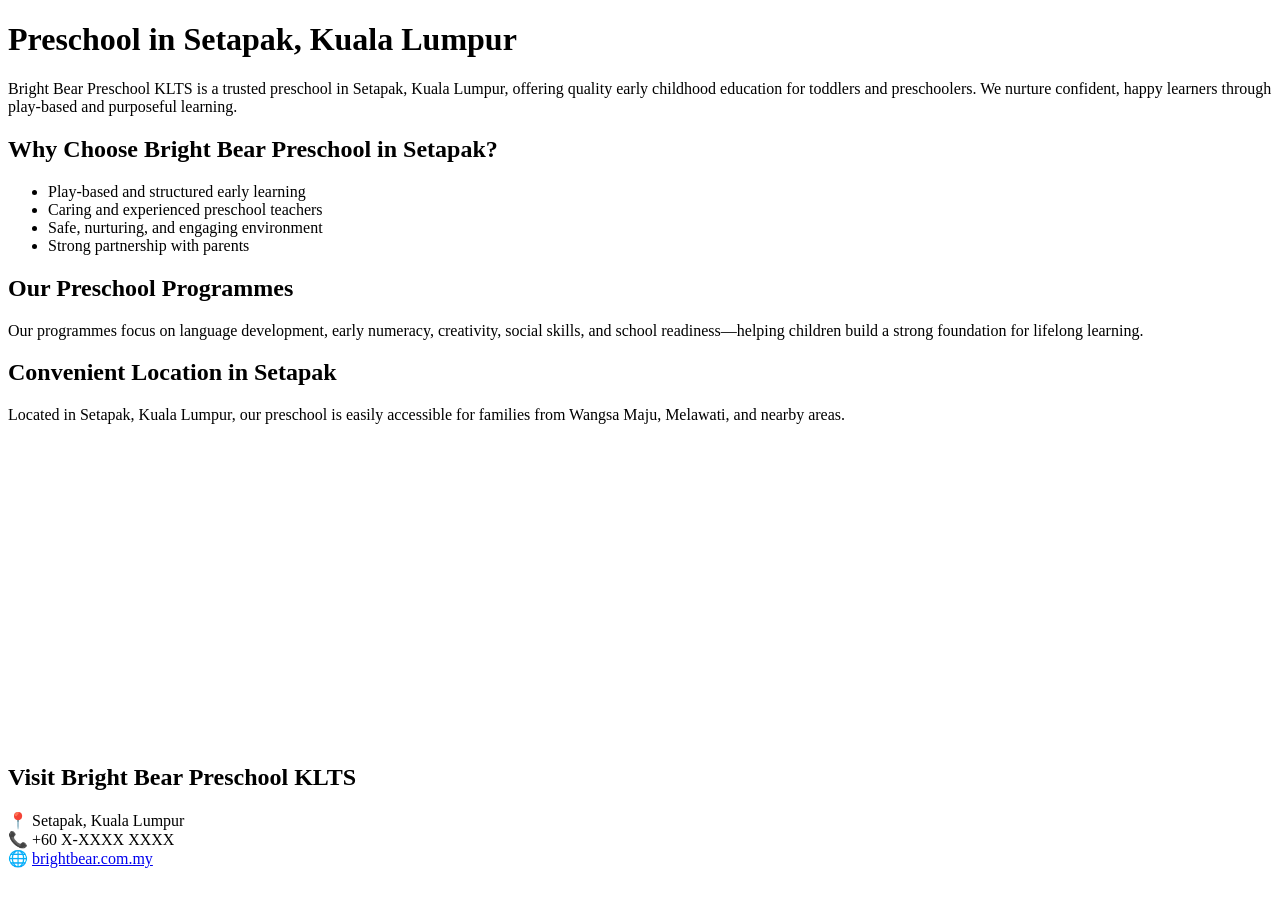
==== preschool-setapak.html @ c7c16a42 "Create preschool-setapak.html" ====
<!DOCTYPE html>
<html lang="en">
<head>
  <meta charset="UTF-8" />
  <meta name="viewport" content="width=device-width, initial-scale=1.0" />

  <!-- SEO -->
  <title>Preschool in Setapak, Kuala Lumpur | Bright Bear Preschool KLTS</title>
  <meta name="description"
    content="Bright Bear Preschool KLTS is a trusted preschool in Setapak, Kuala Lumpur, providing quality early childhood education in a nurturing environment." />

  <!-- Open Graph (Optional but good) -->
  <meta property="og:title" content="Preschool in Setapak | Bright Bear Preschool KLTS" />
  <meta property="og:description" content="Trusted preschool in Setapak, Kuala Lumpur for early childhood education." />
  <meta property="og:type" content="website" />
  <meta property="og:url" content="https://brightbear.com.my/preschool-setapak" />

  <link rel="canonical" href="https://brightbear.com.my/preschool-setapak" />

  <!-- Your existing CSS -->
  <link rel="stylesheet" href="style.css" />
</head>

<body>

  <!-- HEADER (reuse your existing header/nav if any) -->

  <main class="container">

    <h1>Preschool in Setapak, Kuala Lumpur</h1>

    <p>
      Bright Bear Preschool KLTS is a trusted preschool in Setapak, Kuala Lumpur,
      offering quality early childhood education for toddlers and preschoolers.
      We nurture confident, happy learners through play-based and purposeful learning.
    </p>

    <h2>Why Choose Bright Bear Preschool in Setapak?</h2>
    <ul>
      <li>Play-based and structured early learning</li>
      <li>Caring and experienced preschool teachers</li>
      <li>Safe, nurturing, and engaging environment</li>
      <li>Strong partnership with parents</li>
    </ul>

    <h2>Our Preschool Programmes</h2>
    <p>
      Our programmes focus on language development, early numeracy, creativity,
      social skills, and school readiness—helping children build a strong foundation
      for lifelong learning.
    </p>

    <h2>Convenient Location in Setapak</h2>
    <p>
      Located in Setapak, Kuala Lumpur, our preschool is easily accessible for families
      from Wangsa Maju, Melawati, and nearby areas.
    </p>

    <!-- Google Map Embed -->
    <iframe
      src="https://www.google.com/maps/embed?pb=!1m18!1m12!1m3!1d3983.582989583231!2d101.70068197497132!3d3.2036671967715318!2m3!1f0!2f0!3f0!3m2!1i1024!2i768!4f13.1!3m3!1m2!1s0x31cc470cf96b62bf%3A0x52feaa698c1e7a2c!2sBright%20Bear%20Preschool%20KLTS%2C%20Setapak!5e0!3m2!1sen!2smy!4v1767934540989!5m2!1sen!2smy"
      width="100%"
      height="300"
      style="border:0; border-radius:12px;"
      loading="lazy"
      allowfullscreen
      referrerpolicy="no-referrer-when-downgrade"
      title="Bright Bear Preschool Location in Setapak">
    </iframe>

    <h2>Visit Bright Bear Preschool KLTS</h2>
    <p>
      📍 Setapak, Kuala Lumpur<br>
      📞 +60 X-XXXX XXXX<br>
      🌐 <a href="https://brightbear.com.my">brightbear.com.my</a>
    </p>

  </main>

  <!-- FOOTER (reuse same footer as homepage) -->

</body>
</html>
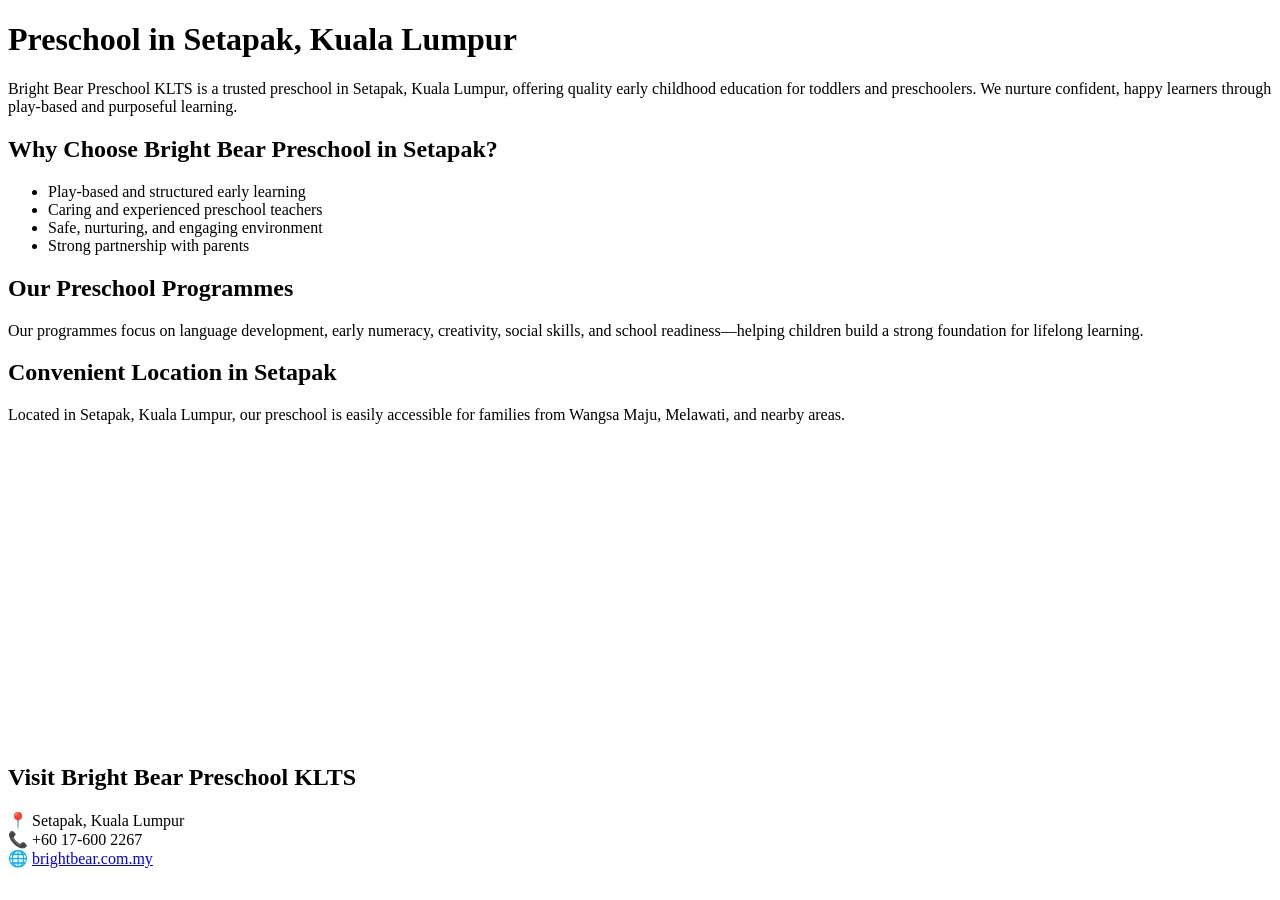
==== commit 2612422a: "Update preschool-setapak.html" ====
--- a/preschool-setapak.html
+++ b/preschool-setapak.html
@@ -19,6 +19,55 @@
 
   <!-- Your existing CSS -->
   <link rel="stylesheet" href="style.css" />
+<script type="application/ld+json">
+{
+  "@context": "https://schema.org",
+  "@type": "FAQPage",
+  "mainEntity": [
+    {
+      "@type": "Question",
+      "name": "Where is Bright Bear Preschool located in Setapak?",
+      "acceptedAnswer": {
+        "@type": "Answer",
+        "text": "Bright Bear Preschool KLTS is located in Setapak, Kuala Lumpur. Our preschool is conveniently accessible for families from Wangsa Maju, Melawati, and nearby areas."
+      }
+    },
+    {
+      "@type": "Question",
+      "name": "What age group does Bright Bear Preschool accept?",
+      "acceptedAnswer": {
+        "@type": "Answer",
+        "text": "Bright Bear Preschool accepts toddlers and preschoolers, focusing on early childhood education and school readiness through play-based and structured learning."
+      }
+    },
+    {
+      "@type": "Question",
+      "name": "Is Bright Bear Preschool suitable for first-time preschoolers?",
+      "acceptedAnswer": {
+        "@type": "Answer",
+        "text": "Yes. Bright Bear Preschool provides a nurturing and supportive environment, making it suitable for children attending preschool for the first time."
+      }
+    },
+    {
+      "@type": "Question",
+      "name": "What teaching approach does Bright Bear Preschool use?",
+      "acceptedAnswer": {
+        "@type": "Answer",
+        "text": "Bright Bear Preschool uses a play-based and purposeful learning approach to develop language, numeracy, creativity, social skills, and confidence."
+      }
+    },
+    {
+      "@type": "Question",
+      "name": "How can parents contact Bright Bear Preschool in Setapak?",
+      "acceptedAnswer": {
+        "@type": "Answer",
+        "text": "Parents can contact Bright Bear Preschool KLTS through our website at brightbear.com.my or visit our preschool in Setapak, Kuala Lumpur for enquiries and admissions."
+      }
+    }
+  ]
+}
+</script>
+
 </head>
 
 <body>
@@ -71,7 +120,7 @@
     <h2>Visit Bright Bear Preschool KLTS</h2>
     <p>
       📍 Setapak, Kuala Lumpur<br>
-      📞 +60 X-XXXX XXXX<br>
+      📞 +60 17-600 2267<br>
       🌐 <a href="https://brightbear.com.my">brightbear.com.my</a>
     </p>
 
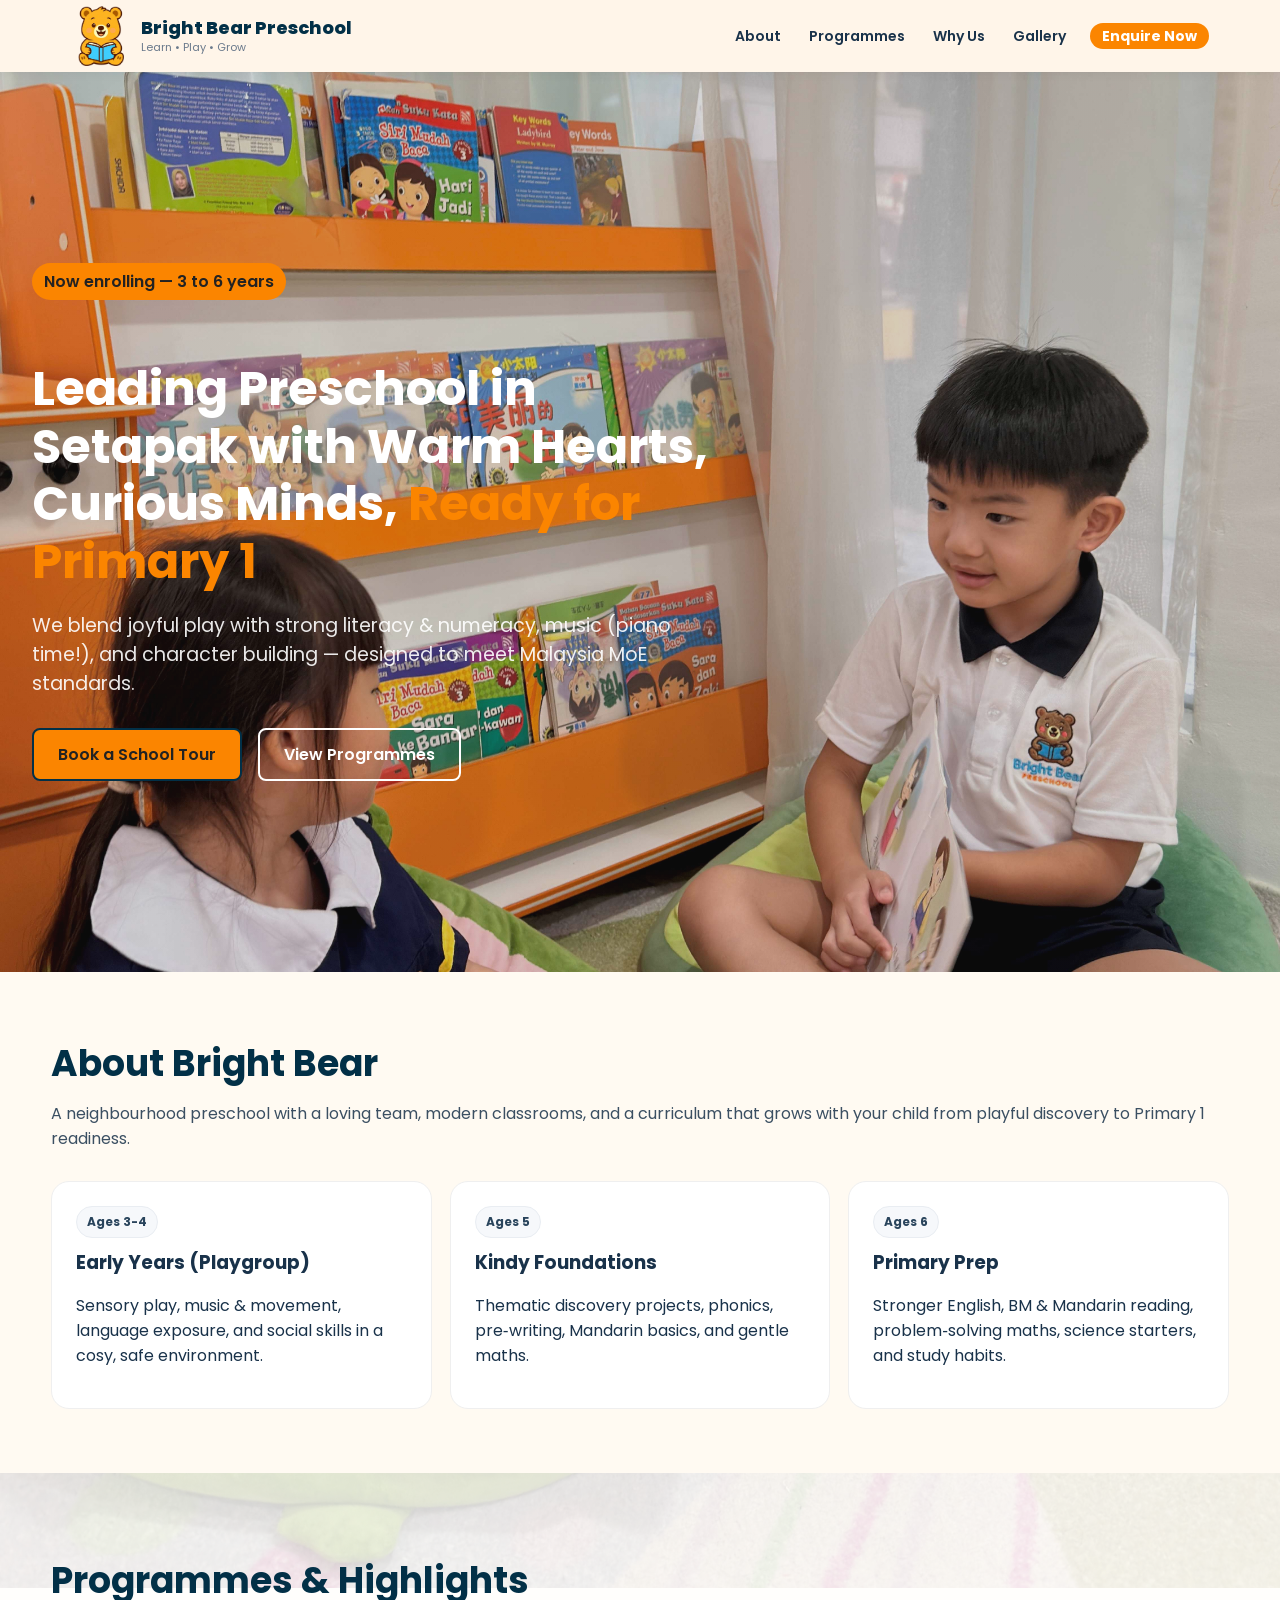
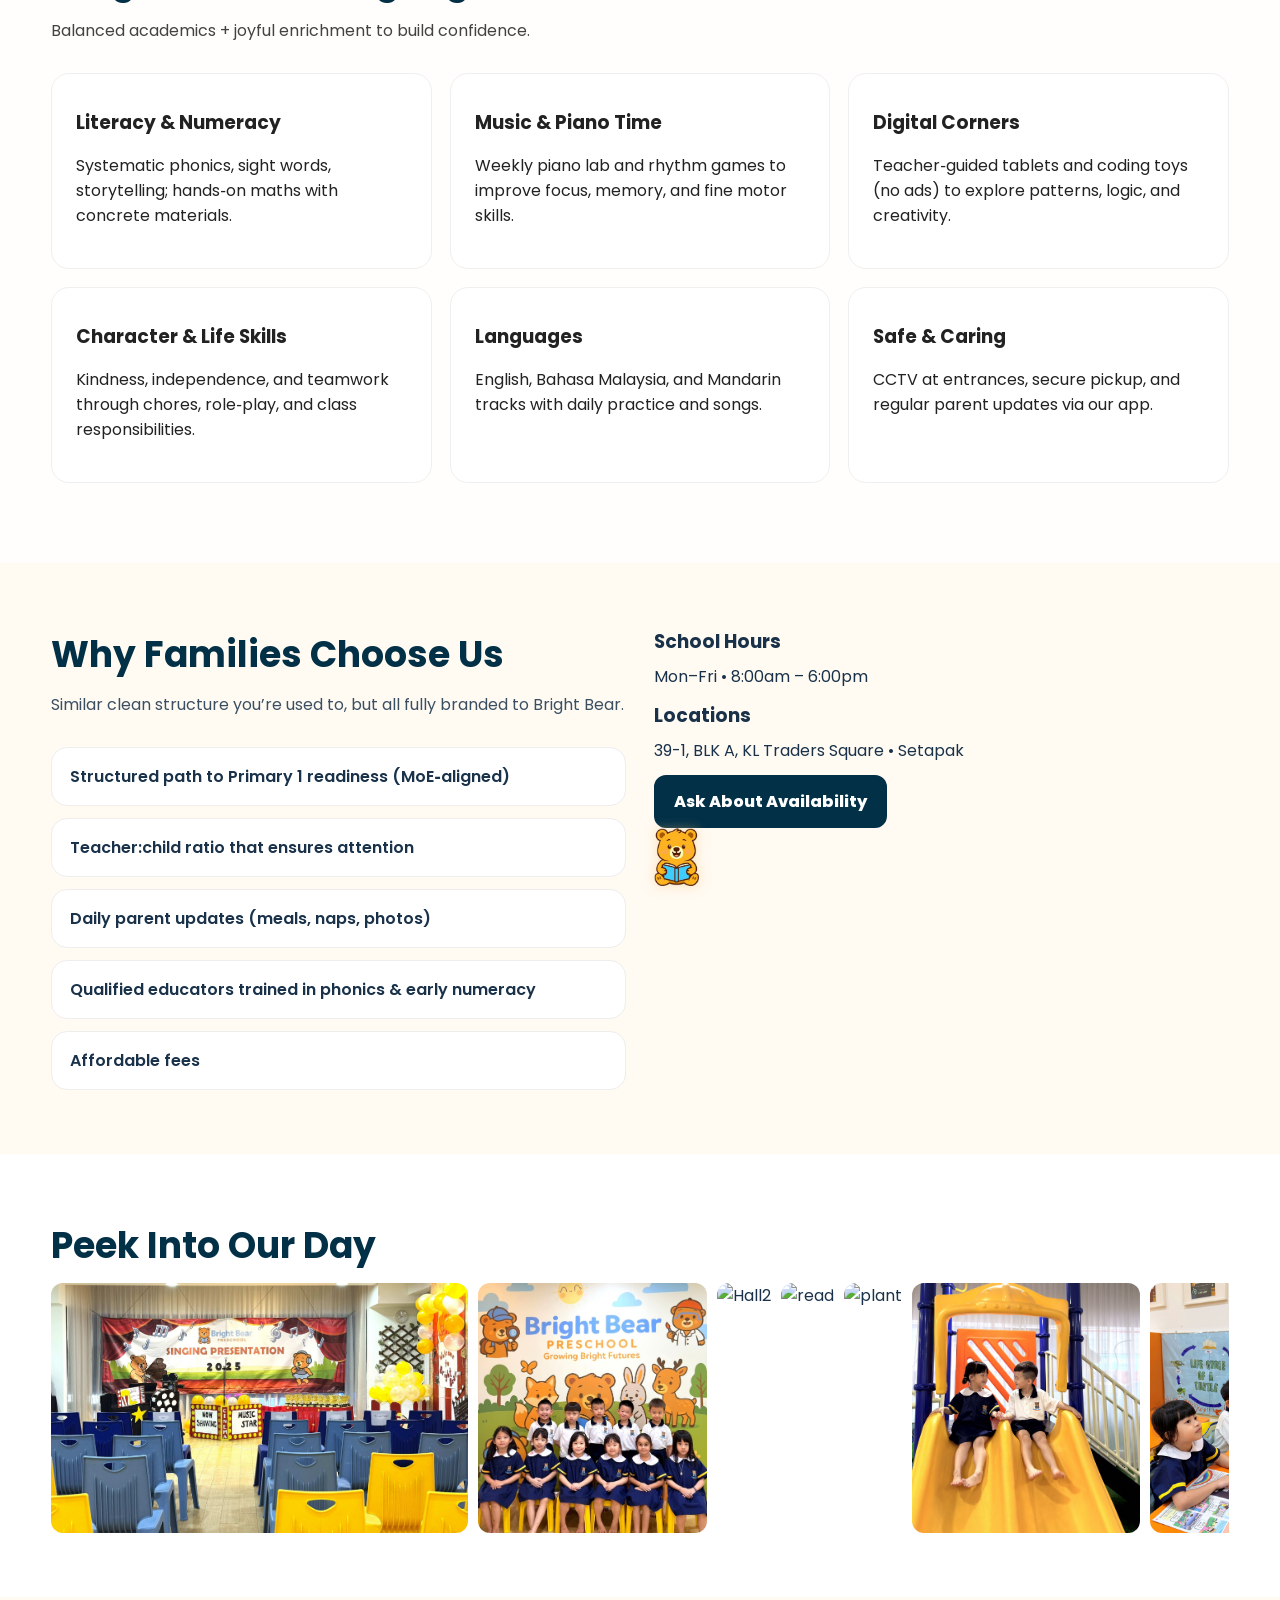
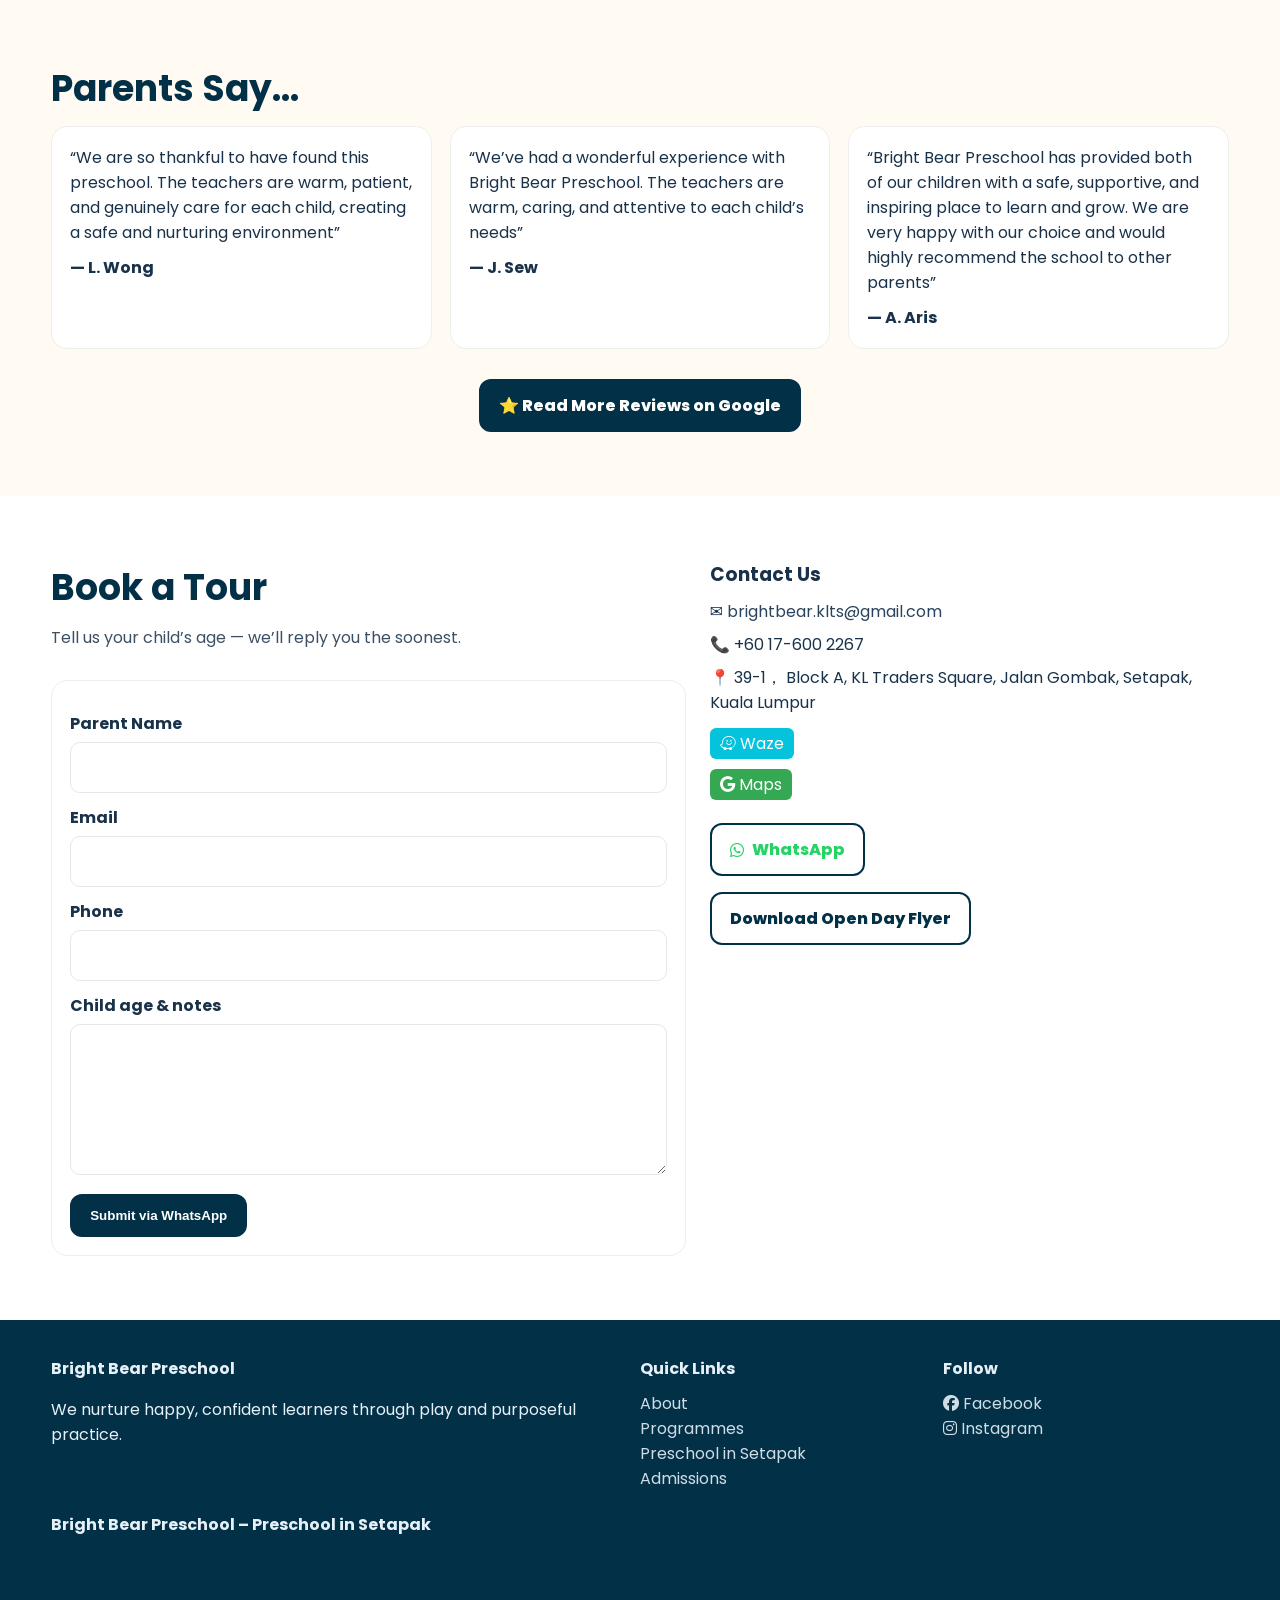
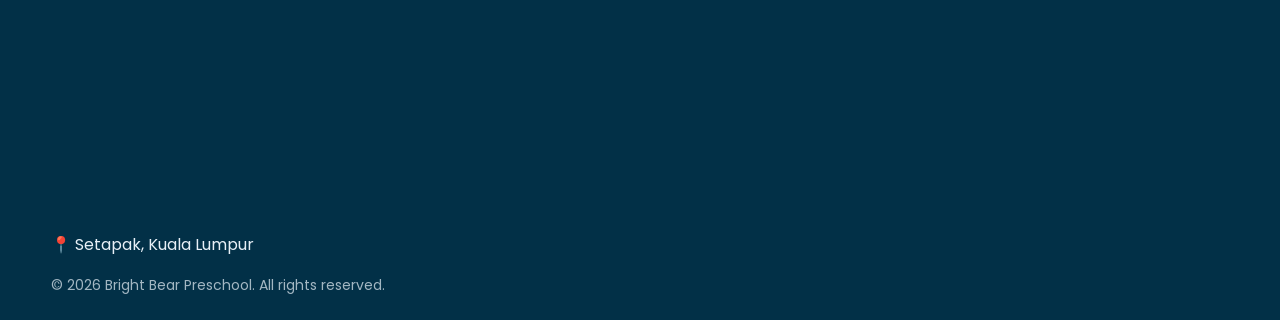
==== commit c9ebcc7a: "Update preschool-setapak.html" ====
--- a/preschool-setapak.html
+++ b/preschool-setapak.html
@@ -68,65 +68,826 @@
 }
 </script>
 
+<head>
+  <meta charset="UTF-8" />
+  <meta name="viewport" content="width=device-width, initial-scale=1.0" />
+  <title>Bright Bear Preschool | Trusted Preschool in Setapak</title>
+
+<!-- Favicon and App Icons -->
+<link rel="icon" href="https://brightbear.com.my/assets/favicon.ico?v=3" sizes="any">
+<link rel="icon" type="image/png" sizes="32x32" href="https://brightbear.com.my/assets/favicon-32x32.png?v=3">
+<link rel="icon" type="image/png" sizes="16x16" href="https://brightbear.com.my/assets/favicon-16x16.png?v=3">
+<link rel="icon" type="image/png" sizes="192x192" href="https://brightbear.com.my/assets/favicon-192x192.png?v=3">
+<link rel="icon" type="image/png" sizes="512x512" href="https://brightbear.com.my/assets/favicon-512x512.png?v=3">
+<link rel="apple-touch-icon" sizes="180x180" href="https://brightbear.com.my/assets/favicon-180x180.png?v=3">
+<link rel="manifest" href="https://brightbear.com.my/assets/site.webmanifest">
+<meta name="theme-color" content="#ffffff">
+
+  <meta name="description" content="Looking for a preschool in Setapak? Bright Bear Preschool provides a safe, caring, play-based learning environment with experienced teachers. Book a visit today." />
+  <meta name="robots" content="index, follow">
+  <meta name="author" content="Bright Bear Preschool">
+  <meta name="geo.region" content="MY-14">
+  <meta name="geo.placename" content="Setapak, Kuala Lumpur">
+  <meta name="geo.position" content="3.2150;101.7269">
+  <meta name="ICBM" content="3.2150, 101.7269">
+  
+  <meta property="og:title" content="Bright Bear Preschool | Trusted Preschool in Setapak">
+  <meta property="og:description" content="A trusted preschool in Setapak offering warm, play-based early childhood education in a safe and nurturing environment.">
+  <meta property="og:type" content="website">
+  <meta property="og:url" content="https://brightbear.com.my">
+  <meta property="og:image" content="https://brightbear.com.my/assets/og-image.jpg">
+
+  <link rel="preconnect" href="https://fonts.googleapis.com">
+  <link rel="preconnect" href="https://fonts.gstatic.com" crossorigin>
+  <link href="https://fonts.googleapis.com/css2?family=Poppins:wght@300;400;600;700&display=swap" rel="stylesheet">
+
+  <link
+  rel="stylesheet"
+  href="https://cdnjs.cloudflare.com/ajax/libs/font-awesome/6.4.0/css/all.min.css"
+  />
+  
+  <style>
+    :root{
+      --brand:#FFB703; /* honey gold */
+      --brand-2:#023047;/* deep blue */
+      --accent:#FB8500; /* orange */
+      --mint:#8EEDD1;
+      --bg:#fffaf2;
+      --ink:#19324a;
+    }
+    *{box-sizing:border-box}
+    html{scroll-behavior:smooth}
+    body{margin:0;font-family:Poppins,system-ui,-apple-system,Segoe UI,Roboto,Ubuntu,"Helvetica Neue",Arial,sans-serif;color:var(--ink);background:var(--bg)}
+    a{color:inherit;text-decoration:none}
+    img{max-width:100%;display:block}
+    .container{width:min(1200px,92%);margin-inline:auto}
+
+    /* Header */
+    header{position:sticky;top:0;z-index:30;background:#FFF5E9;box-shadow:0 1px 10px rgba(0,0,0,.06)}
+    /* Slim header override */
+    .nav {
+      display:flex;
+      align-items:center;
+      justify-content:space-between;
+      padding:6px 20px;
+      line-height:1;
+    }
+    .brand {
+      display:flex;
+      align-items:center;
+      gap:10px;
+    }
+    .brand img {
+      height:60px;   /* slim */
+      width:60px;
+      object-fit:contain;
+      margin:0;
+    }
+    .brand .title {
+      font-size:18px;
+      font-weight:800;
+      line-height:1.1;
+      margin:0;
+      color:var(--brand-2);
+    }
+    .brand .subtitle {
+      font-size:11px;
+      line-height:1.1;
+      margin:2px 0 0;
+      color:#6b7a8c;
+    }
+    nav ul {
+      display:flex;
+      align-items:center;
+      gap:20px;
+      list-style:none;
+      margin:0;
+      padding:0;
+      flex-wrap:nowrap;
+    }
+    nav a {
+      font-weight:600;
+      font-size:14px;
+      line-height:1;
+      padding:6px 4px;
+      white-space:nowrap;
+    }
+    .cta {
+      background:var(--accent);
+      color:#fff;
+      padding:6px 12px;
+      border-radius:999px;
+      font-weight:700;
+      display:inline-flex;
+      align-items:center;
+      gap:8px;
+    }
+    .menu-btn{display:none;background:none;border:0;font-size:28px}
+
+    /* Always hide mobile menu on desktop */
+    @media (min-width: 901px) {
+      .mobile { display: none !important; }
+    }
+
+    @media (max-width:900px){
+      nav ul{display:none}
+      .menu-btn{display:inline-block}
+      .mobile{position:absolute;inset:64px 0 auto 0;background:#fff;border-top:1px solid #eee;display:none}
+      .mobile a{display:block;padding:16px 24px;border-bottom:1px solid #f3f3f3}
+      .mobile .cta{margin:12px 24px 24px}
+      .mobile.open{display:block}
+    }
+
+    /* Hero */
+/* ===== HERO SECTION WITH PARALLAX EFFECT ===== */
+.hero {
+  position: relative;
+  isolation: isolate;
+  background-image: url('assets/BG_Programs_Resize.JPG');
+  background-size: cover;
+  background-position: center center;
+  background-repeat: no-repeat;
+  background-attachment: fixed; /* ✅ adds parallax */
+  color: white;
+  min-height: 100vh; /* full screen height */
+  display: flex;
+  align-items: center;
+  justify-content: flex-start;
+  overflow: hidden;
+}
+
+
+.hero::before {
+  content: "";
+  position: absolute;
+  inset: 0;
+  background: linear-gradient(
+    rgba(50, 50, 50, 0.2),
+    rgba(50, 50, 50, 0.2)
+  ); /* soft overlay for readability */
+  z-index: 0;
+}
+
+.hero .wrap {
+  position: relative;
+  z-index: 1;
+  width: 100%;
+  text-align: left;
+  padding: 0 2rem;
+}
+
+.hero .content {
+  max-width: 700px;
+}
+
+.hero .badge {
+  background: var(--accent, #ffc107);
+  color: #222;
+  font-weight: 600;
+  padding: 6px 12px;
+  border-radius: 20px;
+  display: inline-block;
+  margin-bottom: 20px;
+}
+
+.hero h1 {
+  font-size: 3rem;
+  font-weight: 700;
+  line-height: 1.2;
+  Hero color: white;
+  /* Hero color: var(--brand-2);*/
+  margin-bottom: 20px;
+}
+
+.hero h1 .highlight {
+  color: var(--accent, #ffcc33);
+}
+
+.hero .lead {
+  font-size: 1.2rem;
+  margin-bottom: 30px;
+  color: rgba(255, 255, 255, 0.9);
+}
+
+.hero-cta .btn {
+  display: inline-block;
+  padding: 12px 24px;
+  font-weight: 600;
+  border-radius: 8px;
+  text-decoration: none;
+  transition: background 0.3s ease;
+  margin-right: 12px;
+}
+
+.hero-cta .btn.primary {
+  background: var(--accent, #ffcc33);
+  color: #222;
+}
+
+.hero-cta .btn.primary:hover {
+  background: #ffda5c;
+}
+
+.hero-cta .btn.secondary {
+  border: 2px solid white;
+  color: white;
+}
+
+.hero-cta .btn.secondary:hover {
+  background: rgba(255, 255, 255, 0.2);
+}
+
+/* ===== MOBILE RESPONSIVE ADJUSTMENTS ===== */
+
+@media (max-width: 1024px) {
+  .hero {
+    background-image: url('assets/BG_Programs_Resize.JPG');
+    background-attachment: scroll; /* change to scroll to prevent mobile glitch */
+    min-height: 80vh;
+    text-align: center;
+    justify-content: center;
+    }
+  .hero h1 {
+    font-size: 1.5rem;
+  }
+  .hero .lead {
+    font-size: 1.1rem;
+  }
+}
+
+@media (max-width: 768px) {
+  .hero {
+    background-image: url('assets/BG_Programs_Resize.JPG');
+    background-attachment: scroll; /* change to scroll to prevent mobile glitch */
+    min-height: 80vh;
+    text-align: center;
+    justify-content: center;
+  }
+
+  .hero .wrap {
+    padding: 0 1.5rem;
+  }
+
+  .hero .content {
+    max-width: 90%;
+    margin: 0 auto;
+  }
+
+  .hero .badge {
+    margin-bottom: 16px;
+  }
+
+  .hero h1 {
+    font-size: 1.5rem;
+    line-height: 1.3;
+  }
+
+  .hero .lead {
+    font-size: 1rem;
+  }
+
+  .hero-cta .btn {
+    display: block;
+    margin: 10px auto;
+    width: fit-content;
+  }
+}
+
+@media (max-width: 480px) {
+  .hero {
+    min-height: 70vh;
+  }
+
+  .hero h1 {
+    font-size: 1.8rem;
+  }
+
+  .hero .lead {
+    font-size: 0.95rem;
+  }
+
+  .hero-cta .btn {
+    padding: 10px 20px;
+    font-size: 0.95rem;
+  }
+}
+
+    /* Sections */
+    section{padding:64px 0}
+    .section-title{font-size:clamp(24px,3.4vw,36px);margin:0 0 10px;color:var(--brand-2)}
+    .section-lead{opacity:.85;margin:0 0 30px}
+
+    /* Programs */
+    /* Programs Section with Background Image */
+#programs {
+  position: relative;
+  background-image: url('assets/BG_Programs_Resize.JPG');
+  background-attachment: fixed;  /* ✅ adds parallax */
+  background-size: cover;
+  background-position: center;
+  background-repeat: no-repeat;
+  padding: 80px 0;
+  color: #222;
+  overflow: hidden;
+}
+
+/* Add soft overlay for readability */
+#programs::before {
+  content: "";
+  position: absolute;
+  inset: 0;
+  background: rgba(255, 255, 255, 0.8); /* adjust transparency if needed */
+  z-index: 0;
+}
+
+/* Ensure content sits above the overlay */
+#programs .container {
+  position: relative;
+  z-index: 1;
+}
+
+    
+    .grid-3{display:grid;grid-template-columns:repeat(3,1fr);gap:18px}
+    .program{padding:24px;border-radius:18px;background:#fff;border:1px solid #efefef}
+    .program h3{margin:10px 0 6px}
+    .tag{display:inline-block;background:#f6f8fb;color:#29445c;border:1px solid #e9edf2;border-radius:999px;padding:6px 10px;font-size:12px;font-weight:700}
+    @media (max-width:900px){.grid-3{grid-template-columns:1fr}}
+    
+fade-up.visible {
+  opacity: 1;
+  transform: translateY(0);
+}
+
+    
+
+    /* Why */
+/* ===== Why Section with Bright Bear Icon ===== */
+    .why{display:grid;grid-template-columns:1fr 1fr;gap:28px}
+    .why ul{list-style:none;padding:0;margin:0;display:grid;gap:12px}
+    .why li{background:#fff;border:1px solid #eee;padding:16px 18px;border-radius:16px;font-weight:600}
+    @media (max-width:900px){.why{grid-template-columns:1fr}}
+
+.bear-deco {
+  width: 45px;
+  height: auto;
+  animation: floatBear 5s ease-in-out infinite, glowBear 3s ease-in-out infinite alternate;
+  filter: drop-shadow(0 0 6px rgba(255, 200, 120, 0.5));
+}
+
+/* Floating + glowing animation */
+@keyframes floatBear {
+  0%, 100% { transform: translateY(0); }
+  50% { transform: translateY(-6px); }
+}
+
+@keyframes glowBear {
+  0% { filter: drop-shadow(0 0 3px rgba(255, 200, 120, 0.4)); }
+  100% { filter: drop-shadow(0 0 10px rgba(255, 200, 120, 0.9)); }
+}
+
+/* Responsive adjustments */
+@media (max-width: 900px) {
+  .bear-deco {
+    width: 36px;
+  }
+}
+
+    /* Gallery */
+/* Gallery wrapper hides overflow */
+.gallery-wrapper {
+  overflow: hidden;
+  position: relative;
+}
+
+/* Gallery row slides infinitely */
+.gallery {
+  display: flex;
+  width: max-content; /* fit all images in a single row */
+  animation: scrollGallery 30s linear infinite; /* longer duration for smoother scroll */
+}
+
+/* Each image */
+.gallery img {
+  flex: 0 0 auto; /* 25% =4 visible per row on desktop */
+  height: 250px;
+  object-fit: cover;
+  border-radius: 12px;
+  margin-right: 10px;
+  transition: transform 0.3s ease;
+}
+
+/* Hover zoom effect */
+.gallery img:hover {
+  transform: scale(1.05);
+}
+
+/* Animation for infinite scroll */
+@keyframes scrollGallery {
+  0% { transform: translateX(0); }
+  100% { transform: translateX(-50%); } /* 50%= moves half, repeats smoothly */
+}
+
+/* Pause animation on hover */
+.gallery-wrapper:hover .gallery {
+  animation-play-state: paused;
+}
+
+/* Mobile responsive */
+@media (max-width: 900px) {
+  .gallery img {
+    width: 150px;
+    height: 150px;
+  }
+}
+
+
+    /* Testimonials */
+    .testis{display:grid;grid-template-columns:repeat(3,1fr);gap:18px}
+    .quote{background:#fff;border:1px solid #eee;border-radius:16px;padding:18px}
+    .quote p{margin:0 0 10px}
+    .author{font-weight:700}
+    @media (max-width:900px){.testis{grid-template-columns:1fr}}
+
+    /* Contact */
+    .contact{display:grid;grid-template-columns:1.1fr .9fr;gap:24px}
+    .contact form{background:#fff;border:1px solid #eee;padding:18px;border-radius:16px}
+    .contact label{display:block;font-weight:700;margin:12px 0 6px}
+    .contact input,.contact textarea{width:100%;padding:12px 14px;border:1px solid #e5e7eb;border-radius:10px;font:inherit}
+    .contact button{margin-top:12px}
+    @media (max-width:900px){.contact{grid-template-columns:1fr}}
+
+    /* Footer */
+    footer{background:var(--brand-2);color:#e8f0f7;padding:36px 0 24px}
+    .foot{display:grid;grid-template-columns:2fr 1fr 1fr;gap:18px}
+    .foot h4{margin:0 0 10px}
+    .foot a{opacity:.9}
+    .copyright{opacity:.7;margin-top:18px;font-size:14px}
+    @media (max-width:900px){.foot{grid-template-columns:1fr}}
+
+    /* Utilities */
+    .btn{display:inline-flex;align-items:center;gap:8px;padding:12px 18px;border-radius:12px;border:2px solid var(--brand-2);font-weight:800}
+    .btn.primary{background:var(--brand-2);color:white;border-color:var(--brand-2)}
+    .btn.ghost{background:transparent;color:var(--brand-2)}
+    .chip{display:inline-block;padding:6px 10px;border-radius:999px;background:#fff;border:1px dashed #ddd;font-weight:700}
+  </style>
 </head>
-
 <body>
-
-  <!-- HEADER (reuse your existing header/nav if any) -->
-
-  <main class="container">
-
-    <h1>Preschool in Setapak, Kuala Lumpur</h1>
-
-    <p>
-      Bright Bear Preschool KLTS is a trusted preschool in Setapak, Kuala Lumpur,
-      offering quality early childhood education for toddlers and preschoolers.
-      We nurture confident, happy learners through play-based and purposeful learning.
-    </p>
-
-    <h2>Why Choose Bright Bear Preschool in Setapak?</h2>
-    <ul>
-      <li>Play-based and structured early learning</li>
-      <li>Caring and experienced preschool teachers</li>
-      <li>Safe, nurturing, and engaging environment</li>
-      <li>Strong partnership with parents</li>
-    </ul>
-
-    <h2>Our Preschool Programmes</h2>
-    <p>
-      Our programmes focus on language development, early numeracy, creativity,
-      social skills, and school readiness—helping children build a strong foundation
-      for lifelong learning.
-    </p>
-
-    <h2>Convenient Location in Setapak</h2>
-    <p>
-      Located in Setapak, Kuala Lumpur, our preschool is easily accessible for families
-      from Wangsa Maju, Melawati, and nearby areas.
-    </p>
-
-    <!-- Google Map Embed -->
+  <!-- Header -->
+  <header>
+    <div class="container nav">
+      <a class="brand" href="#home" aria-label="Bright Bear Preschool home">
+        <img class="logo" src="assets/logo.png" alt="Bright Bear logo" />
+        <div>
+          <div class="title">Bright Bear Preschool</div>
+          <span class="subtitle">Learn • Play • Grow</span>
+        </div>
+      </a>
+      <nav>
+        <button class="menu-btn" aria-label="Open menu" onclick="toggleMenu()">☰</button>
+        <ul aria-label="Primary navigation">
+          <li><a href="#about">About</a></li>
+          <li><a href="#programs">Programmes</a></li>
+          <li><a href="#why">Why Us</a></li>
+          <li><a href="#gallery">Gallery</a></li>
+          <li><a href="#contact" class="cta">Enquire Now</a></li>
+        </ul>
+      </nav>
+    </div>
+    <div class="mobile" id="mobileMenu">
+      <a href="#about" onclick="toggleMenu(false)">About</a>
+      <a href="#programs" onclick="toggleMenu(false)">Programmes</a>
+      <a href="#why" onclick="toggleMenu(false)">Why Us</a>
+      <a href="#gallery" onclick="toggleMenu(false)">Gallery</a>
+      <a class="cta" href="#contact" onclick="toggleMenu(false)">Enquire Now</a>
+    </div>
+  </header>
+
+  <!-- Hero -->
+<section id="home" class="hero">
+  <div class="container wrap">
+    <div class="content">
+      <span class="badge">Now enrolling — 3 to 6 years</span>
+      <h1>
+        Leading Preschool in Setapak with
+        Warm Hearts, Curious Minds,        
+                   
+        <span class="highlight">Ready for Primary 1</span>
+      </h1>
+      <p class="lead">
+        We blend joyful play with strong literacy & numeracy, music (piano time!), 
+        and character building — designed to meet Malaysia MoE standards.
+      </p>
+      <div class="hero-cta">
+        <a class="btn primary" href="#contact">Book a School Tour</a>
+        <a class="btn secondary" href="#programs">View Programmes</a>
+      </div>
+    </div>
+  </div>
+</section>
+
+  <!-- About -->
+  <section id="about">
+    <div class="container">
+      <h2 class="section-title">About Bright Bear</h2>
+      <p class="section-lead">A neighbourhood preschool with a loving team, modern classrooms, and a curriculum that grows with your child from playful discovery to Primary 1 readiness.</p>
+      <div class="grid-3">
+        <div class="program">
+          <span class="tag">Ages 3-4 </span>
+          <h3>Early Years (Playgroup)</h3>
+          <p>Sensory play, music & movement, language exposure, and social skills in a cosy, safe environment.</p>
+        </div>
+        <div class="program">
+          <span class="tag">Ages 5</span>
+          <h3>Kindy Foundations</h3>
+          <p>Thematic discovery projects, phonics, pre‑writing, Mandarin basics, and gentle maths.</p>
+        </div>
+        <div class="program">
+          <span class="tag">Ages 6</span>
+          <h3>Primary Prep</h3>
+          <p>Stronger English, BM & Mandarin reading, problem‑solving maths, science starters, and study habits.</p>
+        </div>
+      </div>
+    </div>
+  </section>
+
+  <!-- Programs -->
+  <section id="programs" sclass="fade-up">
+    <div class="container">
+      <h2 class="section-title">Programmes & Highlights</h2>
+      <p class="section-lead">Balanced academics + joyful enrichment to build confidence.</p>
+      <div class="grid-3">
+        <div class="program">
+          <h3>Literacy & Numeracy</h3>
+          <p>Systematic phonics, sight words, storytelling; hands‑on maths with concrete materials.</p>
+        </div>
+        <div class="program">
+          <h3>Music & Piano Time</h3>
+          <p>Weekly piano lab and rhythm games to improve focus, memory, and fine motor skills.</p>
+        </div>
+        <div class="program">
+          <h3>Digital Corners</h3>
+          <p>Teacher‑guided tablets and coding toys (no ads) to explore patterns, logic, and creativity.</p>
+        </div>
+        <div class="program">
+          <h3>Character & Life Skills</h3>
+          <p>Kindness, independence, and teamwork through chores, role‑play, and class responsibilities.</p>
+        </div>
+        <div class="program">
+          <h3>Languages</h3>
+          <p>English, Bahasa Malaysia, and Mandarin tracks with daily practice and songs.</p>
+        </div>
+        <div class="program">
+          <h3>Safe & Caring</h3>
+          <p>CCTV at entrances, secure pickup, and regular parent updates via our app.</p>
+        </div>
+      </div>
+    </div>
+  </section>
+
+  <!-- Why Us -->
+  <section id="why">
+    <div class="container why">
+      <div>
+        <h2 class="section-title">Why Families Choose Us</h2>
+       
+        <p class="section-lead">Similar clean structure you’re used to, but all fully branded to Bright Bear.</p>
+        <ul>
+          <li>Structured path to Primary 1 readiness (MoE‑aligned)</li>
+          <li>Teacher:child ratio that ensures attention</li>
+          <li>Daily parent updates (meals, naps, photos)</li>
+          <li>Qualified educators trained in phonics & early numeracy</li>
+          <li>Affordable fees </li>
+        </ul>
+      </div>
+      <div class="card">
+        <h3 style="margin:0 0 8px">School Hours</h3>
+        <p style="margin:0 0 12px">Mon–Fri • 8:00am – 6:00pm</p>
+        <h3 style="margin:10px 0 8px">Locations</h3>
+        <p style="margin:0">39-1, BLK A, KL Traders Square • Setapak</p>
+        <div style="height:12px"></div>
+        <a class="btn primary" href="#contact">Ask About Availability</a>
+         <img src="assets/bear-icon.png" alt="Bright Bear icon" class="bear-deco">
+      </div>
+    </div>
+  </section>
+
+  <!-- Gallery -->
+<section id="gallery" style="background:#fff">
+  <div class="container">
+    <h2 class="section-title">Peek Into Our Day</h2>
+    <div class="gallery-wrapper">
+      <div class="gallery">
+        <img src="assets/Hall.jpg" alt="Hall"/>
+        <img src="assets/Student.jpg" alt="Student"/>
+        <img src="assets/Hall2.jpg" alt="Hall2"/>         
+        <img src="assets/read.JPG" alt="read"/>
+        <img src="assets/plant.JPG" alt="plant"/>
+        <img src="assets/playground.JPG" alt="playground"/>
+        <img src="assets/class.jpg" alt="class"/>
+        <img src="assets/Sing.jpg" alt="Sing"/>
+        <img src="assets/Activity1.jpg" alt="Activity1"/>
+        <img src="assets/Activity2.jpg" alt="Activity2"/>
+        <img src="assets/Activity3.jpg" alt="Activity3"/>
+        <img src="assets/Activity4.jpg" alt="Activity4"/>
+        <img src="assets/Activity5.jpg" alt="Activity5"/>
+        <img src="assets/Activity6.jpg" alt="Activity6"/>
+        <img src="assets/Activity7.jpg" alt="Activity7"/>
+        <img src="assets/Activity8.jpg" alt="Activity8"/>
+        <!-- duplicate images for seamless loop -->
+        <img src="assets/Hall.jpg" alt="Hall"/>
+        <img src="assets/Student.jpg" alt="Student"/>
+        <img src="assets/Hall2.jpg" alt="Hall2"/>
+        <img src="assets/read.JPG" alt="read"/>
+        <img src="assets/plant.JPG" alt="plant"/>
+        <img src="assets/playground.JPG" alt="playground"/>
+        <img src="assets/class.jpg" alt="class"/>
+        <img src="assets/Sing.jpg" alt="Sing"/>
+        <img src="assets/Activity1.jpg" alt="Activity1"/>
+        <img src="assets/Activity2.jpg" alt="Activity2"/>
+        <img src="assets/Activity3.jpg" alt="Activity3"/>
+        <img src="assets/Activity4.jpg" alt="Activity4"/>
+        <img src="assets/Activity5.jpg" alt="Activity5"/>
+        <img src="assets/Activity6.jpg" alt="Activity6"/>
+        <img src="assets/Activity7.jpg" alt="Activity7"/>
+        <img src="assets/Activity8.jpg" alt="Activity8"/>
+      </div>
+    </div>
+  </div>
+</section>
+
+
+  <!-- Testimonials -->
+  <section id="reviews">
+    <div class="container">
+      <h2 class="section-title">Parents Say…</h2>
+      <div class="testis">
+        <div class="quote"><p>“We are so thankful to have found this preschool. The teachers are warm, patient, and genuinely care for each child, creating a safe and nurturing environment”</p><div class="author">— L. Wong</div></div>
+        <div class="quote"><p>“We’ve had a wonderful experience with Bright Bear Preschool. The teachers are warm, caring, and attentive to each child’s needs”</p><div class="author">— J. Sew </div></div>
+        <div class="quote"><p>“Bright Bear Preschool has provided both of our children with a safe, supportive, and inspiring place to learn and grow. We are very happy with our choice and would highly recommend the school to other parents”</p><div class="author">— A. Aris</div></div>
+      </div>
+    </div>
+      <!-- Add this button below testimonials -->
+    <div class="review-cta" style="text-align:center; margin-top:30px;">
+      <a href="https://www.google.com/search?sca_esv=89c0b9e6faeb52cb&rlz=1C1VDKB_enMY1038MY1038&sxsrf=AE3TifPFO0JaeJ8vK31KCIRI9hS8IAu5Hg:1761838549258&si=AMgyJEtREmoPL4P1I5IDCfuA8gybfVI2d5Uj7QMwYCZHKDZ-E3NJ2L55IqZjZaylkS8CMVZWSGnHprnq2Iw1cpIDBKfs_CvIVjPDMQkgKROVh6ZtjCNsctWLJnkknL9O1B4NI4teXKNUo2RYLy6kbKnVGLePOhZb1A%3D%3D&q=Bright+Bear+Preschool+KLTS+Reviews&sa=X&ved=2ahUKEwiCgoWHoMyQAxUd2DgGHb1oOqsQ0bkNegQIHhAE&biw=1440&bih=731&dpr=2#" 
+         target="_blank" 
+         class="btn primary"
+         style="text-decoration:none;">
+         ⭐ Read More Reviews on Google
+      </a>
+    </div>
+  </div>
+  
+  </section>
+
+  <!-- Contact -->
+  <section id="contact" style="background:#fff">
+    <div class="container contact">
+      <div>
+        <h2 class="section-title">Book a Tour</h2>
+        <p class="section-lead">Tell us your child’s age — we’ll reply you the soonest.</p>
+        <form id="waForm" onsubmit="submitToWhatsApp(event)">
+          <label for="name">Parent Name</label>
+          <input id="name" name="name" required />
+
+          <label for="email">Email</label>
+          <input id="email" name="email" type="email" required />
+
+          <label for="phone">Phone</label>
+          <input id="phone" name="phone" type="tel" />
+
+          <label for="message">Child age & notes</label>
+          <textarea id="message" name="message" rows="5"></textarea>
+
+          <button class="btn primary" type="submit">Submit via WhatsApp</button>
+        </form>
+      </div>
+      <div>
+        <div class="card">
+          <h3 style="margin:0 0 10px">Contact Us</h3>
+          <p style="margin:0 0 8px">✉️ <a href="mailto:brightbear.klts@gmail.com" style="color:#29445c; text-decoration:none;">brightbear.klts@gmail.com
+                </a></p>
+          <p style="margin:0 0 8px">📞 <a href="tel:+60176002267" style="text-decoration:none; color:inherit;">+60 17-600 2267
+              </a></p>
+          <p style="margin:0">📍 39-1， Block A, KL Traders Square, Jalan Gombak, Setapak, Kuala Lumpur</p></p>
+
+  <!-- Waze Button -->
+  <a href="waze://hw2864r4n9&navigate=yes"
+     onclick="window.location='https://waze.com/ul/hw2864r4n9&navigate=yes';"
+     target="_blank"
+     style="text-decoration:none; background:#05C3DD; color:white; padding:4px 10px; border-radius:6px;">
+    <i class="fab fa-waze"></i> Waze
+  </a>
+</p>
+  <!-- Google Maps Button -->
+  <a href="https://maps.app.goo.gl/bLcVVLzDHMPERUZ17"
+     target="_blank"
+     style="text-decoration:none; background:#34A853; color:white; padding:4px 10px; border-radius:6px;">
+    <i class="fab fa-google"></i> Maps
+  </a>
+</p>    
+          <div style="height:10px"></div>
+          <a class="btn ghost" href="https://wa.me/60176002267" target="_blank" style="text-decoration:none; color:#25D366;" rel="noopener">
+              <i class="fab fa-whatsapp"></i> WhatsApp
+          </a>
+  </p>          
+          <a class="btn ghost" href="assets/OpenDay.JPG" download>
+            Download Open Day Flyer
+          </a>
+
+        </div>
+      </div>
+    </div>
+  </section>
+
+<footer>
+  <div class="container foot">
+    <div>
+      <h4>Bright Bear Preschool</h4>
+      <p>We nurture happy, confident learners through play and purposeful practice.</p>
+    </div>
+
+    <div>
+      <h4>Quick Links</h4>
+      <a href="#about">About</a><br/>
+      <a href="#programs">Programmes</a><br/>
+      <a href="/preschool-setapak">Preschool in Setapak</a><br/>
+      <a href="#contact">Admissions</a>
+    </div>
+
+    <div>
+      <h4>Follow</h4>
+      <div class="social-links">
+        <a href="https://www.facebook.com/profile.php?id=61579072864211" target="_blank">
+          <i class="fab fa-facebook"></i> Facebook
+        </a><br/>
+        <a href="https://www.instagram.com/brightbear_klts" target="_blank">
+          <i class="fab fa-instagram"></i> Instagram
+        </a>
+      </div>
+    </div>
+  </div>
+
+  <!-- 🔥 GOOGLE MAP EMBED (ADD HERE) -->
+  <div class="container footer-map">
+    <h4>Bright Bear Preschool – Preschool in Setapak</h4>
     <iframe
-      src="https://www.google.com/maps/embed?pb=!1m18!1m12!1m3!1d3983.582989583231!2d101.70068197497132!3d3.2036671967715318!2m3!1f0!2f0!3f0!3m2!1i1024!2i768!4f13.1!3m3!1m2!1s0x31cc470cf96b62bf%3A0x52feaa698c1e7a2c!2sBright%20Bear%20Preschool%20KLTS%2C%20Setapak!5e0!3m2!1sen!2smy!4v1767934540989!5m2!1sen!2smy"
+      src="https://www.google.com/maps/embed?pb=!1m18!1m12!1m3!1d3983.582367676444!2d101.703395!3d3.2038270000000004!2m3!1f0!2f0!3f0!3m2!1i1024!2i768!4f13.1!3m3!1m2!1s0x31cc470cf96b62bf%3A0x52feaa698c1e7a2c!2sBright%20Bear%20Preschool%20KLTS%20-%20Setapak!5e0!3m2!1sen!2smy!4v1767973387527!5m2!1sen!2smy"
       width="100%"
-      height="300"
+      height="250"
       style="border:0; border-radius:12px;"
+      allowfullscreen=""
       loading="lazy"
-      allowfullscreen
       referrerpolicy="no-referrer-when-downgrade"
-      title="Bright Bear Preschool Location in Setapak">
-    </iframe>
-
-    <h2>Visit Bright Bear Preschool KLTS</h2>
-    <p>
-      📍 Setapak, Kuala Lumpur<br>
-      📞 +60 17-600 2267<br>
-      🌐 <a href="https://brightbear.com.my">brightbear.com.my</a>
-    </p>
-
-  </main>
-
-  <!-- FOOTER (reuse same footer as homepage) -->
+      title="Bright Bear Preschool Location in Setapak"
+    ></iframe>
+    <p class="map-address">📍 Setapak, Kuala Lumpur</p>
+  </div>
+
+  <div class="container copyright">
+    © <span id="year"></span> Bright Bear Preschool. All rights reserved.
+  </div>
+</footer>
+
+
+
+  <script>
+    function toggleMenu(force){
+      const m = document.getElementById('mobileMenu');
+      const open = typeof force === 'boolean' ? force : !m.classList.contains('open');
+      m.classList.toggle('open', open);
+    }
+    document.getElementById('year').textContent = new Date().getFullYear();
+    
+    // Set your WhatsApp number here (international format, no +, no spaces)
+  const BRIGHT_BEAR_WA = "60176002267";
+
+  function submitToWhatsApp(e) {
+    e.preventDefault();
+
+    const name = document.getElementById('name').value.trim();
+    const email = document.getElementById('email').value.trim();
+    const phone = document.getElementById('phone').value.trim();
+    const notes = document.getElementById('message').value.trim();
+
+    const lines = [
+      "Hello Bright Bear,",
+      "",
+      "I would like to book a school tour.",
+      "",
+      `Parent Name: ${name}`,
+      `Email: ${email}`,
+      `Phone: ${phone}`,
+      `Child/Notes: ${notes}`,
+      "",
+      "Thanks!"
+    ];
+
+    const text = encodeURIComponent(lines.join("\n"));
+    const url = `https://wa.me/${BRIGHT_BEAR_WA}?text=${text}`;
+    window.open(url, "_blank");
+  }
+
+</script
 
 </body>
 </html>
